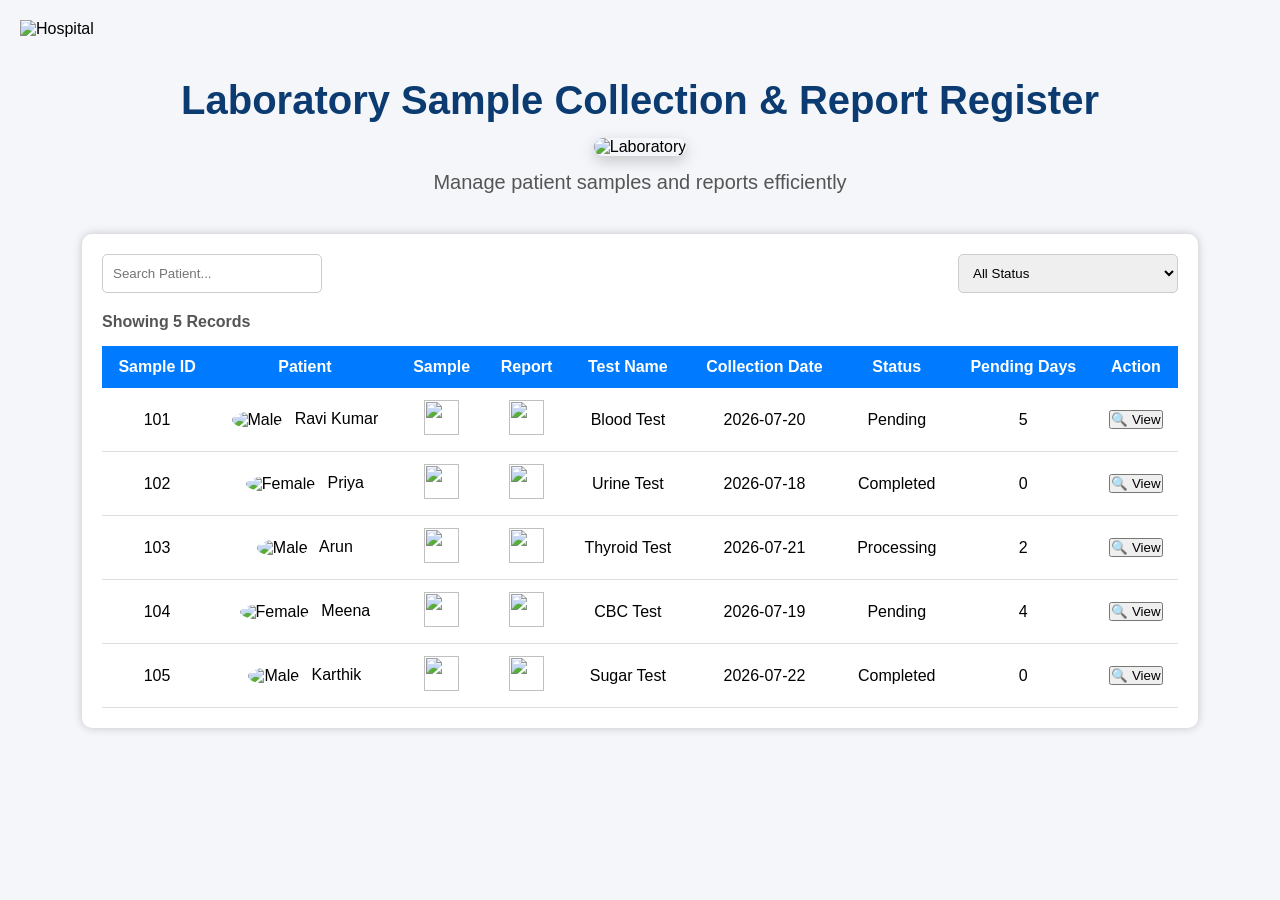
==== index.html @ 0b9ce1cd "Initial Project Upload" ====
<!DOCTYPE html>
<html lang="en">
<head>
<meta charset="UTF-8">
<meta name="viewport" content="width=device-width, initial-scale=1.0">

<title>Laboratory Sample Collection and Report Register</title>

<link rel="stylesheet" href="style.css">
</head>

<body>
    <!-- Full Hospital Banner -->

<div class="hospital-banner">
    <img src="images/hospital.png" alt="Hospital">
</div>

<!-- Project Title -->

<div class="title-section">

    <h1>Laboratory Sample Collection & Report Register</h1>

    <img src="images/lab.png"
         class="lab-logo"
         alt="Laboratory">

    <p>Manage patient samples and reports efficiently</p>

</div>   

<div class="container">



<div class="top-bar">

<input
type="text"
id="search"
placeholder="Search Patient..."
onkeyup="searchTable()">

<select id="statusFilter" onchange="filterTable()">

<option value="All">All Status</option>
<option value="Pending">Pending</option>
<option value="Processing">Processing</option>
<option value="Completed">Completed</option>

</select>

</div>

<p id="count">
Showing 0 Records
</p>

<table>

<thead>

<tr>

    <tr>
    <th>Sample ID</th>
    <th>Patient</th>
    <th>Sample</th>
    <th>Report</th>
    <th>Test Name</th>
    <th>Collection Date</th>
    <th>Status</th>
    <th>Pending Days</th>
    <th>Action</th>
    
</tr>

</thead>

<tbody id="tableBody">

</tbody>

</table>

</div>

<script src="script.js"></script>

</body>
</html>
---- style.css ----
/* Reset Default Styles */
* {
    margin: 0;
    padding: 0;
    box-sizing: border-box;
}

/* Body */
body {
    font-family: Arial, sans-serif;
    background-color: #f4f6f9;
    padding: 20px;
}

/* Main Container */
.container {
    width: 90%;
    margin: auto;
    background: white;
    padding: 20px;
    border-radius: 10px;
    box-shadow: 0px 0px 10px rgba(0,0,0,0.2);
}

/* Heading */
h1 {
    text-align: center;
    color: #2c3e50;
    margin-bottom: 20px;
}

/* Search and Filter */
.top-bar {
    display: flex;
    justify-content: space-between;
    margin-bottom: 20px;
}

.top-bar input,
.top-bar select {
    padding: 10px;
    width: 220px;
    border: 1px solid #ccc;
    border-radius: 5px;
}

/* Record Count */
#count {
    margin-bottom: 15px;
    font-weight: bold;
    color: #555;
}

/* Table */
table {
    width: 100%;
    border-collapse: collapse;
}

table th {
    background-color: #007bff;
    color: white;
    padding: 12px;
}

table td {
    padding: 12px;
    text-align: center;
    border-bottom: 1px solid #ddd;
}

table tr:hover {
    background-color: #f1f1f1;
}

/* Hospital Banner */

.hospital-banner img{

    width:100%;
    height:auto;
    display:block;

}

/* Title Section */

.title-section{

    text-align:center;
    margin:40px 0;

}

.title-section h1{

    font-size:40px;
    color:#0b3b70;
    margin-bottom:15px;

}

.lab-logo{

    width:180px;
    border-radius:15px;
    box-shadow:0 5px 15px rgba(0,0,0,.2);
    margin-bottom:15px;

}

.title-section p{

    font-size:20px;
    color:#555;

}
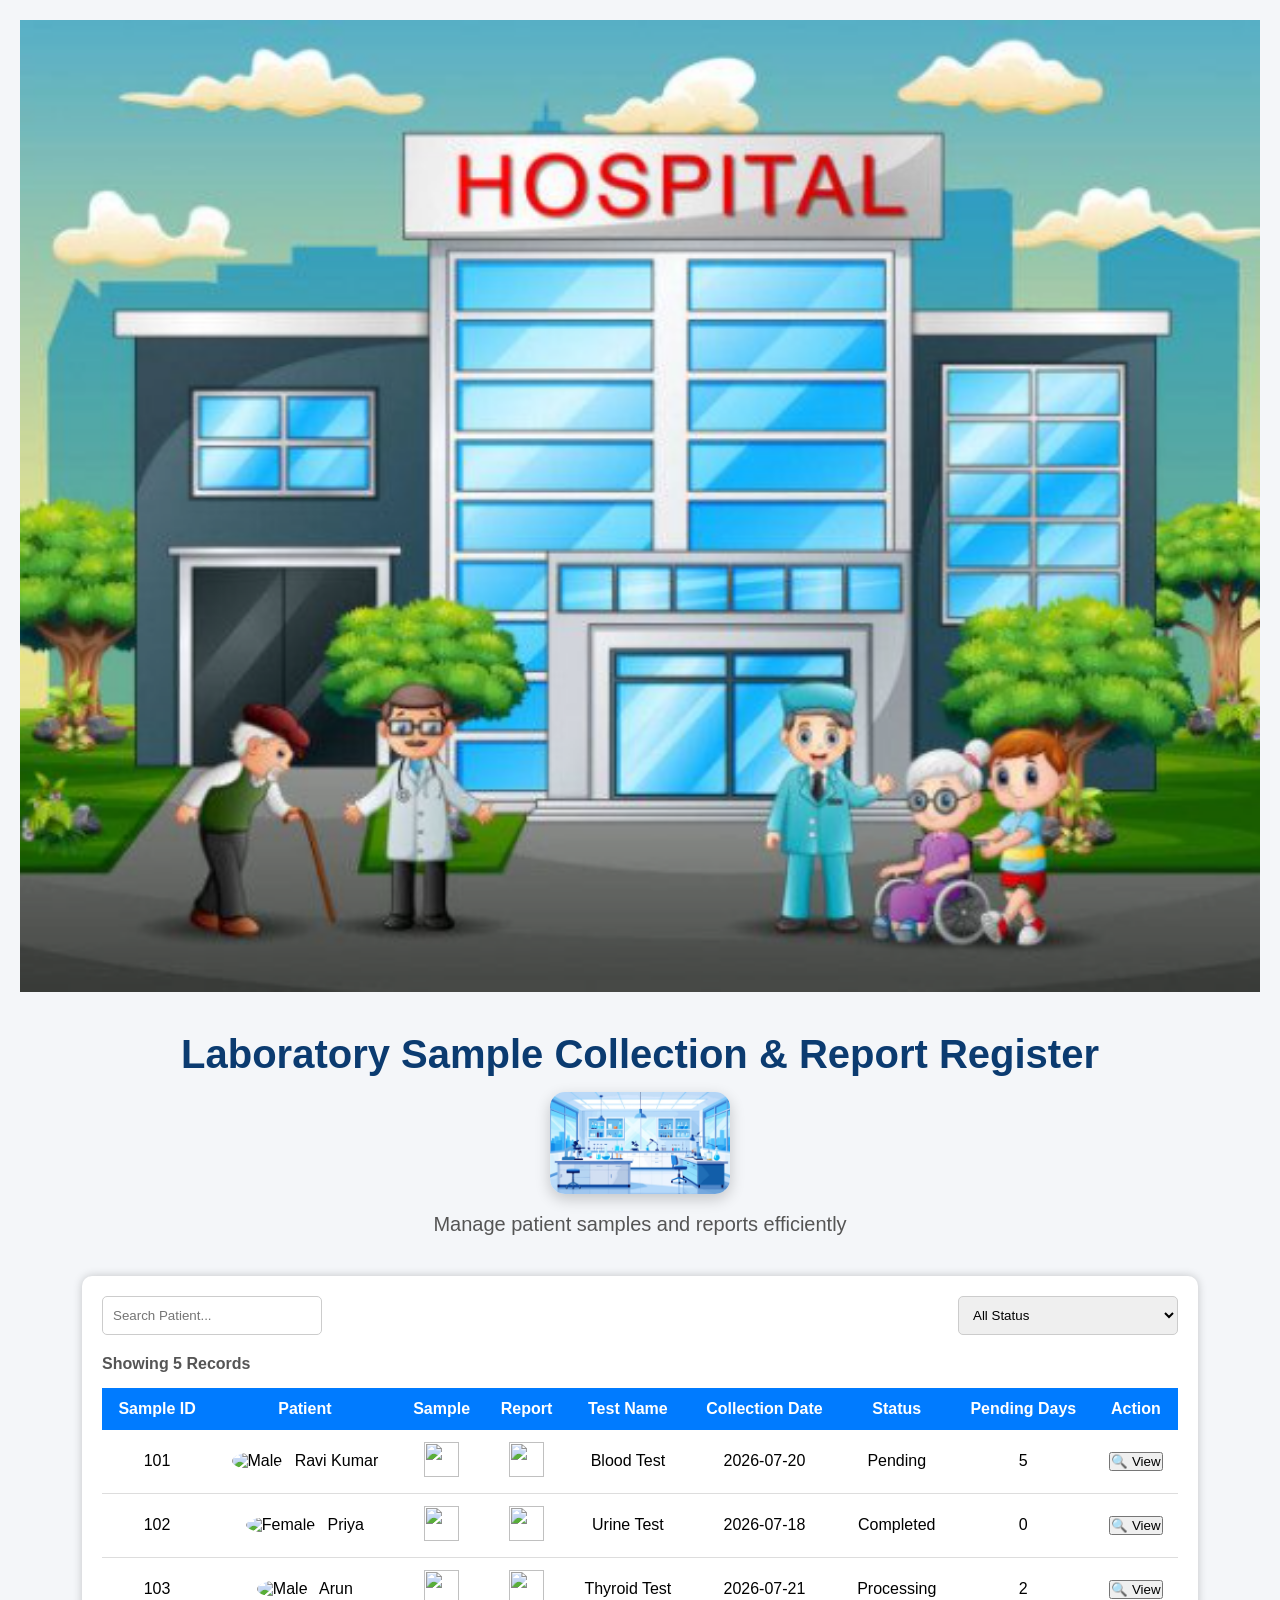
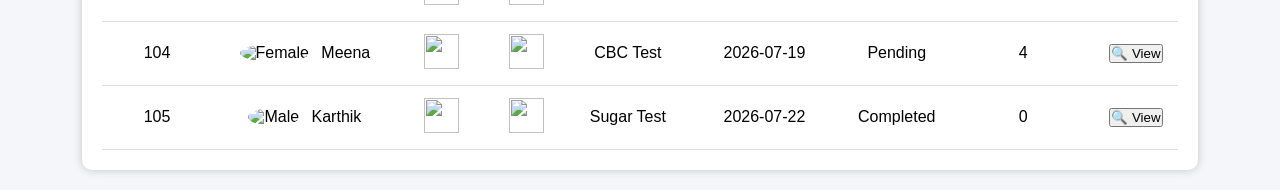
==== commit 47042bb5: "Initial Project Uploaded" ====
--- a/index.html
+++ b/index.html
@@ -13,7 +13,7 @@
     <!-- Full Hospital Banner -->
 
 <div class="hospital-banner">
-    <img src="images/hospital.png" alt="Hospital">
+    <img src="hospital.png" alt="Hospital">
 </div>
 
 <!-- Project Title -->
@@ -22,7 +22,7 @@
 
     <h1>Laboratory Sample Collection & Report Register</h1>
 
-    <img src="images/lab.png"
+    <img src="lab.png"
          class="lab-logo"
          alt="Laboratory">
 
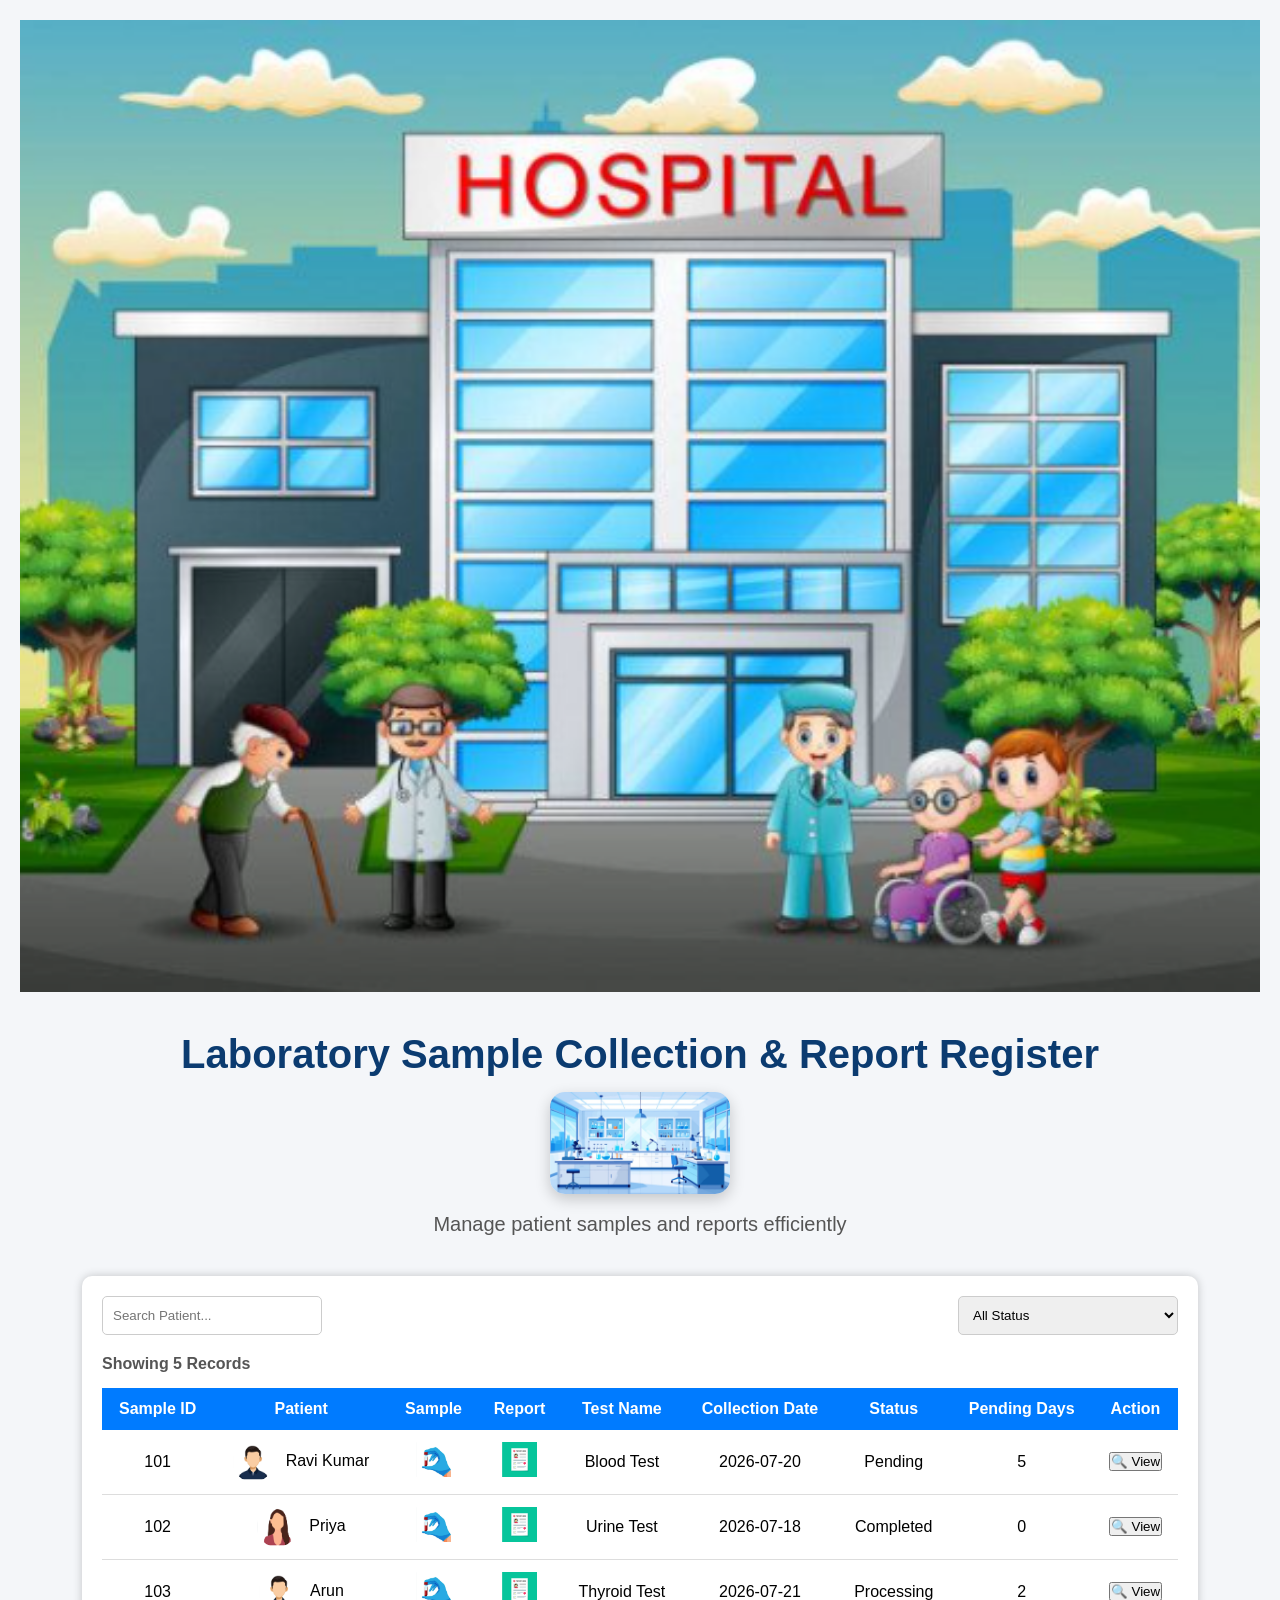
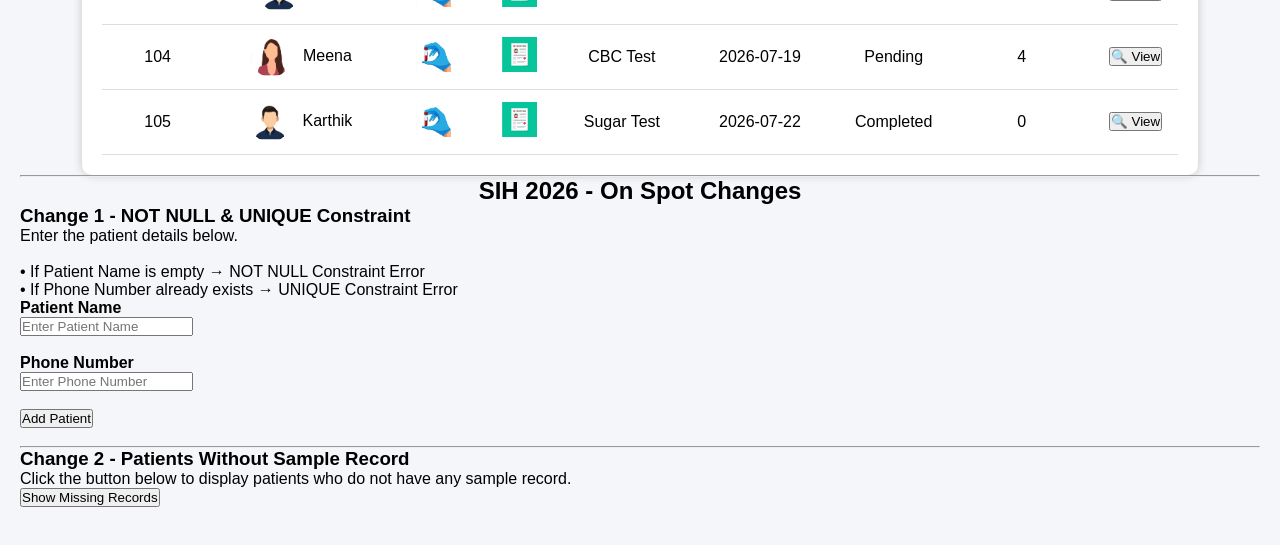
==== commit b3b89679: "Update index.html" ====
--- a/index.html
+++ b/index.html
@@ -1,25 +1,22 @@
 <!DOCTYPE html>
 <html lang="en">
+
 <head>
-<meta charset="UTF-8">
-<meta name="viewport" content="width=device-width, initial-scale=1.0">
-
-<title>Laboratory Sample Collection and Report Register</title>
-
-<link rel="stylesheet" href="style.css">
+    <meta charset="UTF-8">
+    <meta name="viewport" content="width=device-width, initial-scale=1.0">
+    <title>Laboratory Sample Collection and Report Register</title>
+    <link rel="stylesheet" href="style.css">
 </head>
 
 <body>
-    <!-- Full Hospital Banner -->
 
+<!-- Hospital Banner -->
 <div class="hospital-banner">
-    <img src="hospital.png" alt="Hospital">
+    <img src="hospital.png" alt="Hospital Banner">
 </div>
 
 <!-- Project Title -->
-
 <div class="title-section">
-
     <h1>Laboratory Sample Collection & Report Register</h1>
 
     <img src="lab.png"
@@ -27,66 +24,131 @@
          alt="Laboratory">
 
     <p>Manage patient samples and reports efficiently</p>
-
-</div>   
+</div>
 
 <div class="container">
 
+    <div class="top-bar">
 
+        <input
+            type="text"
+            id="search"
+            placeholder="Search Patient..."
+            onkeyup="searchTable()">
 
-<div class="top-bar">
+        <select id="statusFilter" onchange="filterTable()">
 
-<input
-type="text"
-id="search"
-placeholder="Search Patient..."
-onkeyup="searchTable()">
+            <option value="All">All Status</option>
+            <option value="Pending">Pending</option>
+            <option value="Processing">Processing</option>
+            <option value="Completed">Completed</option>
 
-<select id="statusFilter" onchange="filterTable()">
+        </select>
 
-<option value="All">All Status</option>
-<option value="Pending">Pending</option>
-<option value="Processing">Processing</option>
-<option value="Completed">Completed</option>
+    </div>
 
-</select>
+    <p id="count">Showing 0 Records</p>
+
+    <table>
+
+        <thead>
+
+            <tr>
+                <th>Sample ID</th>
+                <th>Patient</th>
+                <th>Sample</th>
+                <th>Report</th>
+                <th>Test Name</th>
+                <th>Collection Date</th>
+                <th>Status</th>
+                <th>Pending Days</th>
+                <th>Action</th>
+            </tr>
+
+        </thead>
+
+        <tbody id="tableBody">
+
+        </tbody>
+
+    </table>
 
 </div>
 
-<p id="count">
-Showing 0 Records
-</p>
+<hr>
 
-<table>
+<h2 align="center">SIH 2026 - On Spot Changes</h2>
+<section class="spot-changes">
 
-<thead>
 
-<tr>
+    <!-- Change 1 -->
 
-    <tr>
-    <th>Sample ID</th>
-    <th>Patient</th>
-    <th>Sample</th>
-    <th>Report</th>
-    <th>Test Name</th>
-    <th>Collection Date</th>
-    <th>Status</th>
-    <th>Pending Days</th>
-    <th>Action</th>
-    
-</tr>
+    <div class="change-box">
 
-</thead>
+        <h3>Change 1 - NOT NULL & UNIQUE Constraint</h3>
 
-<tbody id="tableBody">
+        <p>
+            Enter the patient details below.
+            <br><br>
+            • If Patient Name is empty → NOT NULL Constraint Error
+            <br>
+            • If Phone Number already exists → UNIQUE Constraint Error
+        </p>
 
-</tbody>
+        <label><b>Patient Name</b></label><br>
 
-</table>
+        <input
+            type="text"
+            id="newPatientName"
+            placeholder="Enter Patient Name">
 
-</div>
+        <br><br>
+
+        <label><b>Phone Number</b></label><br>
+
+        <input
+            type="text"
+            id="newPhone"
+            placeholder="Enter Phone Number">
+
+        <br><br>
+
+        <button onclick="addPatient()">
+            Add Patient
+        </button>
+
+        <br><br>
+
+        <p id="change1Result"></p>
+
+    </div>
+
+    <hr>
+
+    <!-- Change 2 -->
+
+    <div class="change-box">
+
+        <h3>Change 2 - Patients Without Sample Record</h3>
+
+        <p>
+            Click the button below to display patients
+            who do not have any sample record.
+        </p>
+
+        <button onclick="showChange2()">
+            Show Missing Records
+        </button>
+
+        <br><br>
+
+        <div id="change2Result"></div>
+
+    </div>
+
+</section>
 
 <script src="script.js"></script>
 
 </body>
-</html>+</html>
